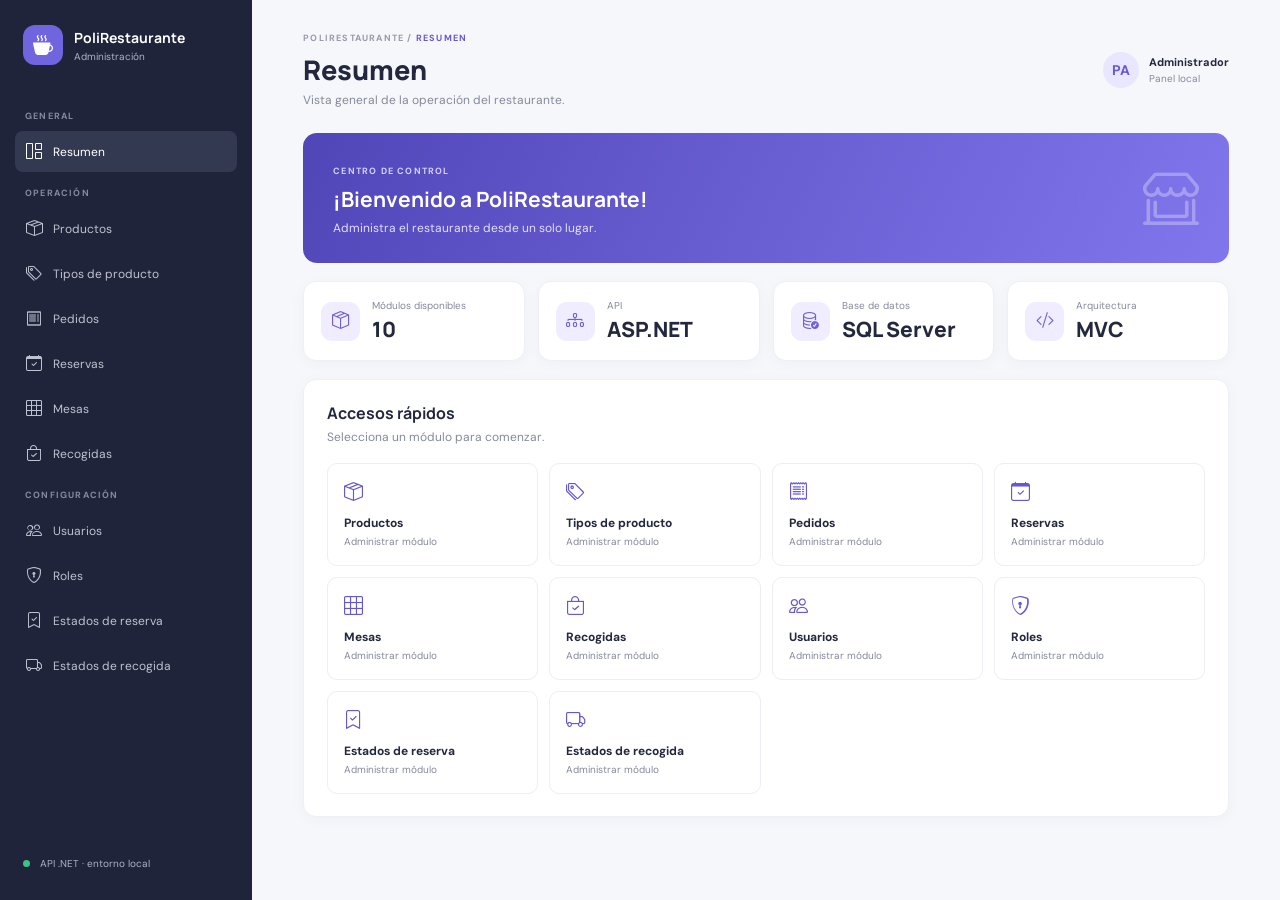
==== FrontEnd/PoliRestaurante-Frontend-Completo/index.html @ ef14f0e0 "Frontend - New Function tests" ====
<!doctype html>
<html lang="es"><head><meta charset="utf-8"><meta name="viewport" content="width=device-width,initial-scale=1">
<title>PoliRestaurante | Administración</title>
<link href="https://cdn.jsdelivr.net/npm/bootstrap@5.3.3/dist/css/bootstrap.min.css" rel="stylesheet">
<link href="https://cdn.jsdelivr.net/npm/bootstrap-icons@1.11.3/font/bootstrap-icons.min.css" rel="stylesheet">
<link rel="stylesheet" href="css/styles.css"></head>
<body><div class="layout">
<aside class="sidebar"><div class="brand"><span><i class="bi bi-cup-hot-fill"></i></span><div><b>PoliRestaurante</b><small>Administración</small></div></div>
<div class="nav-title">GENERAL</div><button class="nav-item active" data-page="dashboard"><i class="bi bi-grid-1x2"></i> Resumen</button>
<div class="nav-title">OPERACIÓN</div>
<button class="nav-item" data-page="products"><i class="bi bi-box-seam"></i> Productos</button>
<button class="nav-item" data-page="productTypes"><i class="bi bi-tags"></i> Tipos de producto</button>
<button class="nav-item" data-page="orders"><i class="bi bi-receipt"></i> Pedidos</button>
<button class="nav-item" data-page="reservations"><i class="bi bi-calendar-check"></i> Reservas</button>
<button class="nav-item" data-page="tables"><i class="bi bi-grid-3x3"></i> Mesas</button>
<button class="nav-item" data-page="pickups"><i class="bi bi-bag-check"></i> Recogidas</button>
<div class="nav-title">CONFIGURACIÓN</div>
<button class="nav-item" data-page="users"><i class="bi bi-people"></i> Usuarios</button>
<button class="nav-item" data-page="roles"><i class="bi bi-shield-lock"></i> Roles</button>
<button class="nav-item" data-page="reservationStatuses"><i class="bi bi-bookmark-check"></i> Estados de reserva</button>
<button class="nav-item" data-page="pickupStatuses"><i class="bi bi-truck"></i> Estados de recogida</button>
<div class="sidebar-bottom"><span class="pulse"></span> API .NET · entorno local</div></aside>
<main class="main"><header class="topbar"><div><div class="crumb">POLIRESTAURANTE / <span id="crumb">RESUMEN</span></div><h1 id="pageTitle">Resumen</h1><p id="pageSubtitle">Vista general de la operación del restaurante.</p></div><div class="profile"><div class="avatar">PA</div><div><b>Administrador</b><small>Panel local</small></div></div></header>
<div id="alerts" aria-live="polite"></div><section id="dashboardPage">
<div class="welcome"><div><span class="eyebrow">CENTRO DE CONTROL</span><h2>¡Bienvenido a PoliRestaurante!</h2><p>Administra el restaurante desde un solo lugar.</p></div><i class="bi bi-shop-window"></i></div>
<div class="stats" id="dashboardStats"></div><div class="panel"><div class="panel-head"><div><h3>Accesos rápidos</h3><p>Selecciona un módulo para comenzar.</p></div></div><div class="quick-grid" id="quickGrid"></div></div></section>
<section id="modulePage" class="panel d-none"><div class="panel-head"><div><h3 id="moduleTitle">Registros</h3><p id="moduleDescription">Consulta y administra los registros.</p></div><div class="head-actions"><button class="btn btn-outline-secondary" id="reloadBtn"><i class="bi bi-arrow-clockwise me-1"></i>Actualizar</button><button class="btn btn-primary" id="createBtn"><i class="bi bi-plus-lg me-1"></i>Nuevo</button></div></div>
<div class="toolbar"><div class="search"><i class="bi bi-search"></i><input id="search" placeholder="Buscar en los resultados..."></div><div class="small text-secondary" id="count"></div></div>
<div class="table-responsive"><table class="table align-middle"><thead id="tableHead"></thead><tbody id="tableBody"></tbody></table></div>
<div class="panel-foot"><span id="footNote"></span><span><i class="bi bi-circle-fill text-success me-1" style="font-size:7px"></i>Conectado al API</span></div></section>
</main></div>
<div class="modal fade" id="recordModal" tabindex="-1"><div class="modal-dialog modal-dialog-centered modal-lg"><div class="modal-content"><form id="recordForm"><div class="modal-header"><div><div class="eyebrow">POLIRESTAURANTE</div><h5 id="formTitle">Nuevo registro</h5></div><button class="btn-close" data-bs-dismiss="modal" type="button"></button></div><div class="modal-body"><div id="formFields" class="row g-3"></div><div id="formError" class="alert alert-danger d-none mt-3 mb-0"></div></div><div class="modal-footer"><button type="button" class="btn btn-light" data-bs-dismiss="modal">Cancelar</button><button type="submit" class="btn btn-primary" id="submitBtn">Guardar</button></div></form></div></div></div>
<div class="modal fade" id="loginModal" tabindex="-1"><div class="modal-dialog modal-dialog-centered"><div class="modal-content"><form id="loginForm"><div class="modal-header"><h5>Iniciar sesión</h5><button class="btn-close" data-bs-dismiss="modal" type="button"></button></div><div class="modal-body"><label class="form-label">Usuario</label><input class="form-control mb-3" name="username" required><label class="form-label">Contraseña</label><input class="form-control" name="password" type="password" required></div><div class="modal-footer"><button class="btn btn-primary">Ingresar</button></div></form></div></div></div>
<script src="https://cdn.jsdelivr.net/npm/bootstrap@5.3.3/dist/js/bootstrap.bundle.min.js"></script><script type="module" src="js/app.js"></script></body></html>
---- FrontEnd/PoliRestaurante-Frontend-Completo/css/styles.css ----
@import url('https://fonts.googleapis.com/css2?family=DM+Sans:wght@400;500;600;700&family=Manrope:wght@500;600;700;800&display=swap');
:root{--ink:#24283e;--muted:#85899b;--line:#eceef3;--primary:#6558d3;--bg:#f6f7fb}*{box-sizing:border-box}body{margin:0;background:var(--bg);color:var(--ink);font:14px 'DM Sans',sans-serif}.layout{min-height:100vh}.sidebar{position:fixed;inset:0 auto 0 0;width:252px;background:#20243a;color:white;padding:25px 15px;display:flex;flex-direction:column;overflow:auto;z-index:3}.brand{display:flex;align-items:center;gap:11px;padding:0 8px 32px}.brand>span{width:40px;height:40px;border-radius:12px;background:#7065df;display:grid;place-items:center;font-size:20px}.brand b,.brand small,.profile b,.profile small{display:block}.brand b{font:700 14px Manrope}.brand small{color:#aeb2c5;font-size:10px;margin-top:3px}.nav-title{font-size:9px;letter-spacing:1.2px;color:#858aa1;font-weight:700;padding:13px 10px 7px}.nav-item{border:0;background:none;color:#bfc2d0;border-radius:8px;text-align:left;padding:10px 11px;margin:2px 0;font-size:12px;display:flex;gap:11px;align-items:center}.nav-item i{font-size:16px}.nav-item:hover,.nav-item.active{background:#343952;color:#fff}.sidebar-bottom{margin-top:auto;color:#aeb2c5;font-size:10px;padding:20px 8px 5px}.pulse{display:inline-block;width:7px;height:7px;border-radius:50%;background:#39c58a;margin-right:7px}.main{margin-left:252px;padding:32px 4%;max-width:1600px}.topbar{display:flex;justify-content:space-between;align-items:center;margin-bottom:25px}.crumb,.eyebrow{font-size:9px;font-weight:700;letter-spacing:1.2px;color:#969aab}.crumb{margin-bottom:7px}.crumb span{color:var(--primary)}h1{font:800 27px Manrope;margin:0 0 4px}.topbar p,.panel-head p{margin:0;color:var(--muted);font-size:12px}.profile{display:flex;align-items:center;gap:10px}.profile b{font-size:11px}.profile small{font-size:10px;color:var(--muted);margin-top:3px}.avatar{width:36px;height:36px;border-radius:50%;background:#e9e6ff;color:var(--primary);display:grid;place-items:center;font-weight:700}.welcome{background:linear-gradient(115deg,#5146b8,#8276ed);color:#fff;border-radius:14px;padding:27px 30px;display:flex;justify-content:space-between;align-items:center;margin-bottom:18px}.welcome .eyebrow{color:#d4d0ff}.welcome h2{font:700 21px Manrope;margin:7px 0}.welcome p{margin:0;color:#e2dfff;font-size:12px}.welcome>i{font-size:56px;opacity:.3}.stats{display:grid;grid-template-columns:repeat(4,1fr);gap:13px;margin-bottom:18px}.stat,.panel{background:white;border:1px solid #eff0f5;border-radius:13px;box-shadow:0 3px 15px #25294a08}.stat{padding:17px;display:flex;gap:12px;align-items:center}.stat-icon{width:39px;height:39px;border-radius:11px;display:grid;place-items:center;background:#efedff;color:#6d61d8;font-size:18px}.stat span{display:block;color:var(--muted);font-size:10px}.stat b{display:block;font:800 21px Manrope;margin-top:3px}.panel{padding:22px 23px}.panel-head{display:flex;align-items:center;justify-content:space-between;gap:15px}.panel-head h3{font:700 16px Manrope;margin:0 0 5px}.quick-grid{display:grid;grid-template-columns:repeat(4,1fr);gap:11px;margin-top:18px}.quick{border:1px solid var(--line);background:white;border-radius:10px;padding:16px;text-align:left;color:var(--ink)}.quick:hover{border-color:#c5c0f4;background:#faf9ff}.quick i{font-size:19px;color:var(--primary)}.quick b{display:block;margin-top:10px;font-size:12px}.quick small{color:var(--muted);font-size:10px}.head-actions{display:flex;gap:8px}.btn{font-size:11px;font-weight:600;border-radius:8px;padding:9px 13px}.btn-primary{background:var(--primary);border-color:var(--primary)}.btn-primary:hover{background:#5145bd;border-color:#5145bd}.toolbar{display:flex;justify-content:space-between;align-items:center;margin:20px 0 12px}.search{display:flex;align-items:center;gap:8px;border:1px solid var(--line);border-radius:8px;padding:0 11px;height:37px;width:min(360px,100%);color:#9a9daf}.search input{border:0;outline:0;width:100%;font-size:11px}.table{font-size:11px;margin:0}.table thead th{font-size:9px;letter-spacing:.6px;color:#969aab;border-bottom:1px solid var(--line);padding:12px 9px}.table tbody td{padding:13px 9px;border-color:#f0f1f5}.pill{background:#efefff;color:#6558c9;border-radius:20px;padding:5px 8px;font-size:9px}.action{border:1px solid var(--line);background:white;border-radius:6px;width:28px;height:28px;margin-left:4px;color:#777b8d}.action:hover{background:#f4f2ff;color:var(--primary)}.action.del:hover{background:#fff1f1;color:#c44}.panel-foot{border-top:1px solid var(--line);padding-top:13px;margin-top:4px;display:flex;justify-content:space-between;color:var(--muted);font-size:10px}.modal-content{border:0;border-radius:13px}.modal-header,.modal-footer{border-color:var(--line);padding:18px 22px}.modal-header h5{font:700 17px Manrope;margin:5px 0 0}.modal-body{padding:20px 22px}.form-label{font-size:10px;font-weight:700;color:#55596c}.form-control,.form-select{font-size:12px;padding:9px 11px;border-radius:8px;border-color:#e4e6ed}.empty{text-align:center;color:var(--muted);padding:35px!important}.alert{font-size:11px}
@media(max-width:1050px){.sidebar{width:215px}.main{margin-left:215px}.stats{grid-template-columns:repeat(2,1fr)}.quick-grid{grid-template-columns:repeat(2,1fr)}}
@media(max-width:650px){.sidebar{width:62px;padding:15px 7px}.brand{padding:0 3px 20px}.brand>div,.nav-title,.nav-item{font-size:0}.brand>span{flex-shrink:0}.nav-item{justify-content:center;padding:10px 0}.nav-item i{font-size:17px}.sidebar-bottom{font-size:0;padding-left:13px}.main{margin-left:62px;padding:22px 12px}.profile{display:none}.welcome{padding:20px}.welcome>i{display:none}.stats{grid-template-columns:1fr 1fr;gap:8px}.stat{padding:11px;gap:8px}.stat b{font-size:17px}.panel{padding:15px 10px}.panel-head{align-items:flex-start;flex-direction:column}.head-actions{width:100%}.quick-grid{grid-template-columns:1fr 1fr}.table{min-width:650px}}
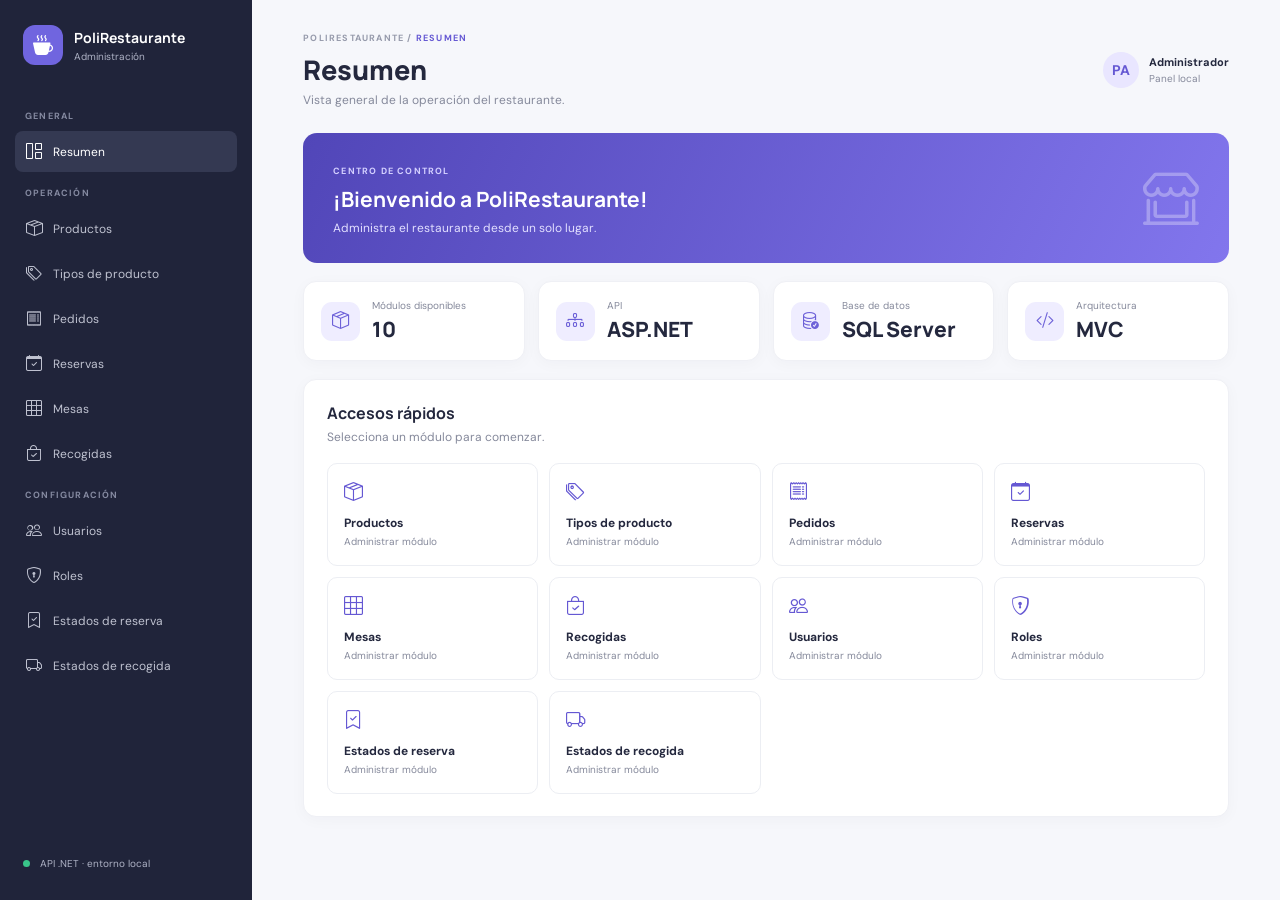
==== commit fbd4a882: "Webpage Fixes Config in styles fixed" ====
--- a/FrontEnd/PoliRestaurante-Frontend-Completo/index.html
+++ b/FrontEnd/PoliRestaurante-Frontend-Completo/index.html
@@ -3,7 +3,7 @@
 <title>PoliRestaurante | Administración</title>
 <link href="https://cdn.jsdelivr.net/npm/bootstrap@5.3.3/dist/css/bootstrap.min.css" rel="stylesheet">
 <link href="https://cdn.jsdelivr.net/npm/bootstrap-icons@1.11.3/font/bootstrap-icons.min.css" rel="stylesheet">
-<link rel="stylesheet" href="css/styles.css"></head>
+<link rel="stylesheet" href="css/styles.css?v=20261109"></head>
 <body><div class="layout">
 <aside class="sidebar"><div class="brand"><span><i class="bi bi-cup-hot-fill"></i></span><div><b>PoliRestaurante</b><small>Administración</small></div></div>
 <div class="nav-title">GENERAL</div><button class="nav-item active" data-page="dashboard"><i class="bi bi-grid-1x2"></i> Resumen</button>
@@ -31,4 +31,4 @@
 </main></div>
 <div class="modal fade" id="recordModal" tabindex="-1"><div class="modal-dialog modal-dialog-centered modal-lg"><div class="modal-content"><form id="recordForm"><div class="modal-header"><div><div class="eyebrow">POLIRESTAURANTE</div><h5 id="formTitle">Nuevo registro</h5></div><button class="btn-close" data-bs-dismiss="modal" type="button"></button></div><div class="modal-body"><div id="formFields" class="row g-3"></div><div id="formError" class="alert alert-danger d-none mt-3 mb-0"></div></div><div class="modal-footer"><button type="button" class="btn btn-light" data-bs-dismiss="modal">Cancelar</button><button type="submit" class="btn btn-primary" id="submitBtn">Guardar</button></div></form></div></div></div>
 <div class="modal fade" id="loginModal" tabindex="-1"><div class="modal-dialog modal-dialog-centered"><div class="modal-content"><form id="loginForm"><div class="modal-header"><h5>Iniciar sesión</h5><button class="btn-close" data-bs-dismiss="modal" type="button"></button></div><div class="modal-body"><label class="form-label">Usuario</label><input class="form-control mb-3" name="username" required><label class="form-label">Contraseña</label><input class="form-control" name="password" type="password" required></div><div class="modal-footer"><button class="btn btn-primary">Ingresar</button></div></form></div></div></div>
-<script src="https://cdn.jsdelivr.net/npm/bootstrap@5.3.3/dist/js/bootstrap.bundle.min.js"></script><script type="module" src="js/app.js"></script></body></html>+<script src="https://cdn.jsdelivr.net/npm/bootstrap@5.3.3/dist/js/bootstrap.bundle.min.js"></script><script type="module" src="js/app.js?v=20261109"></script></body></html>
